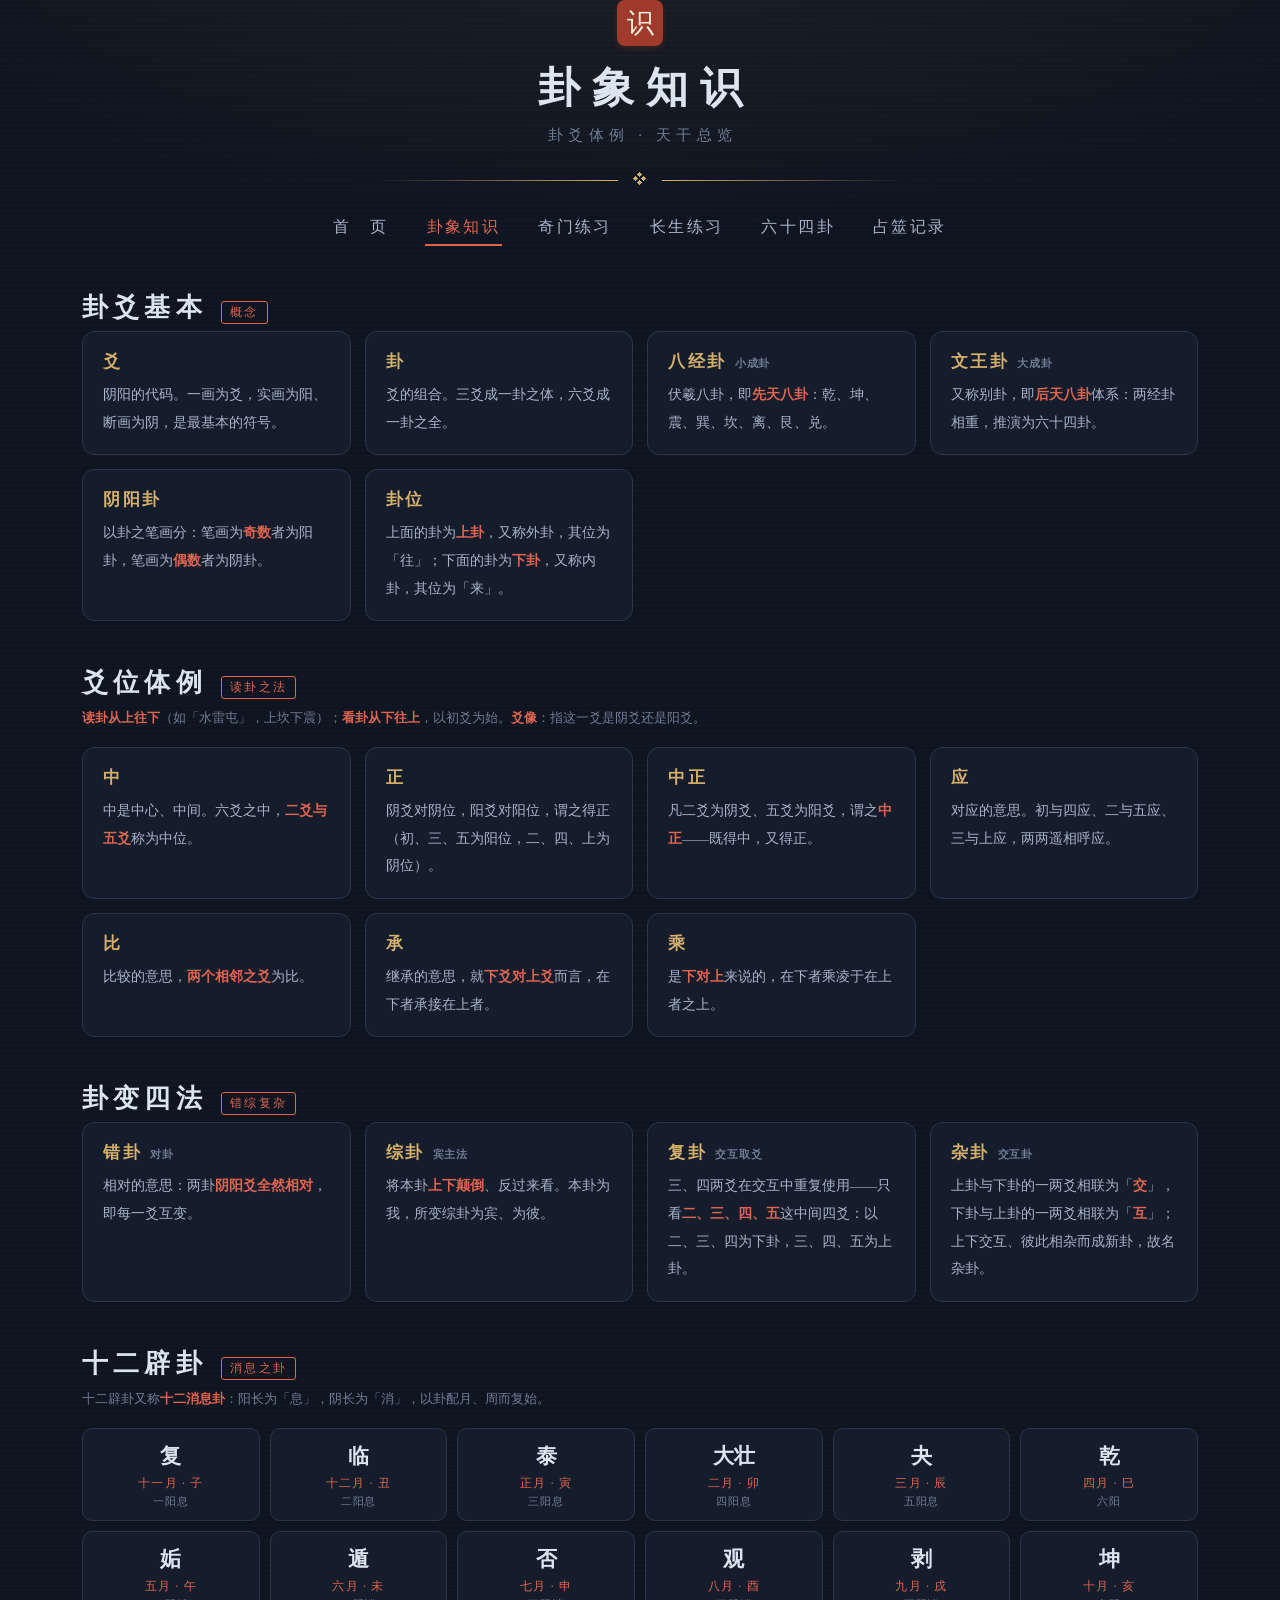
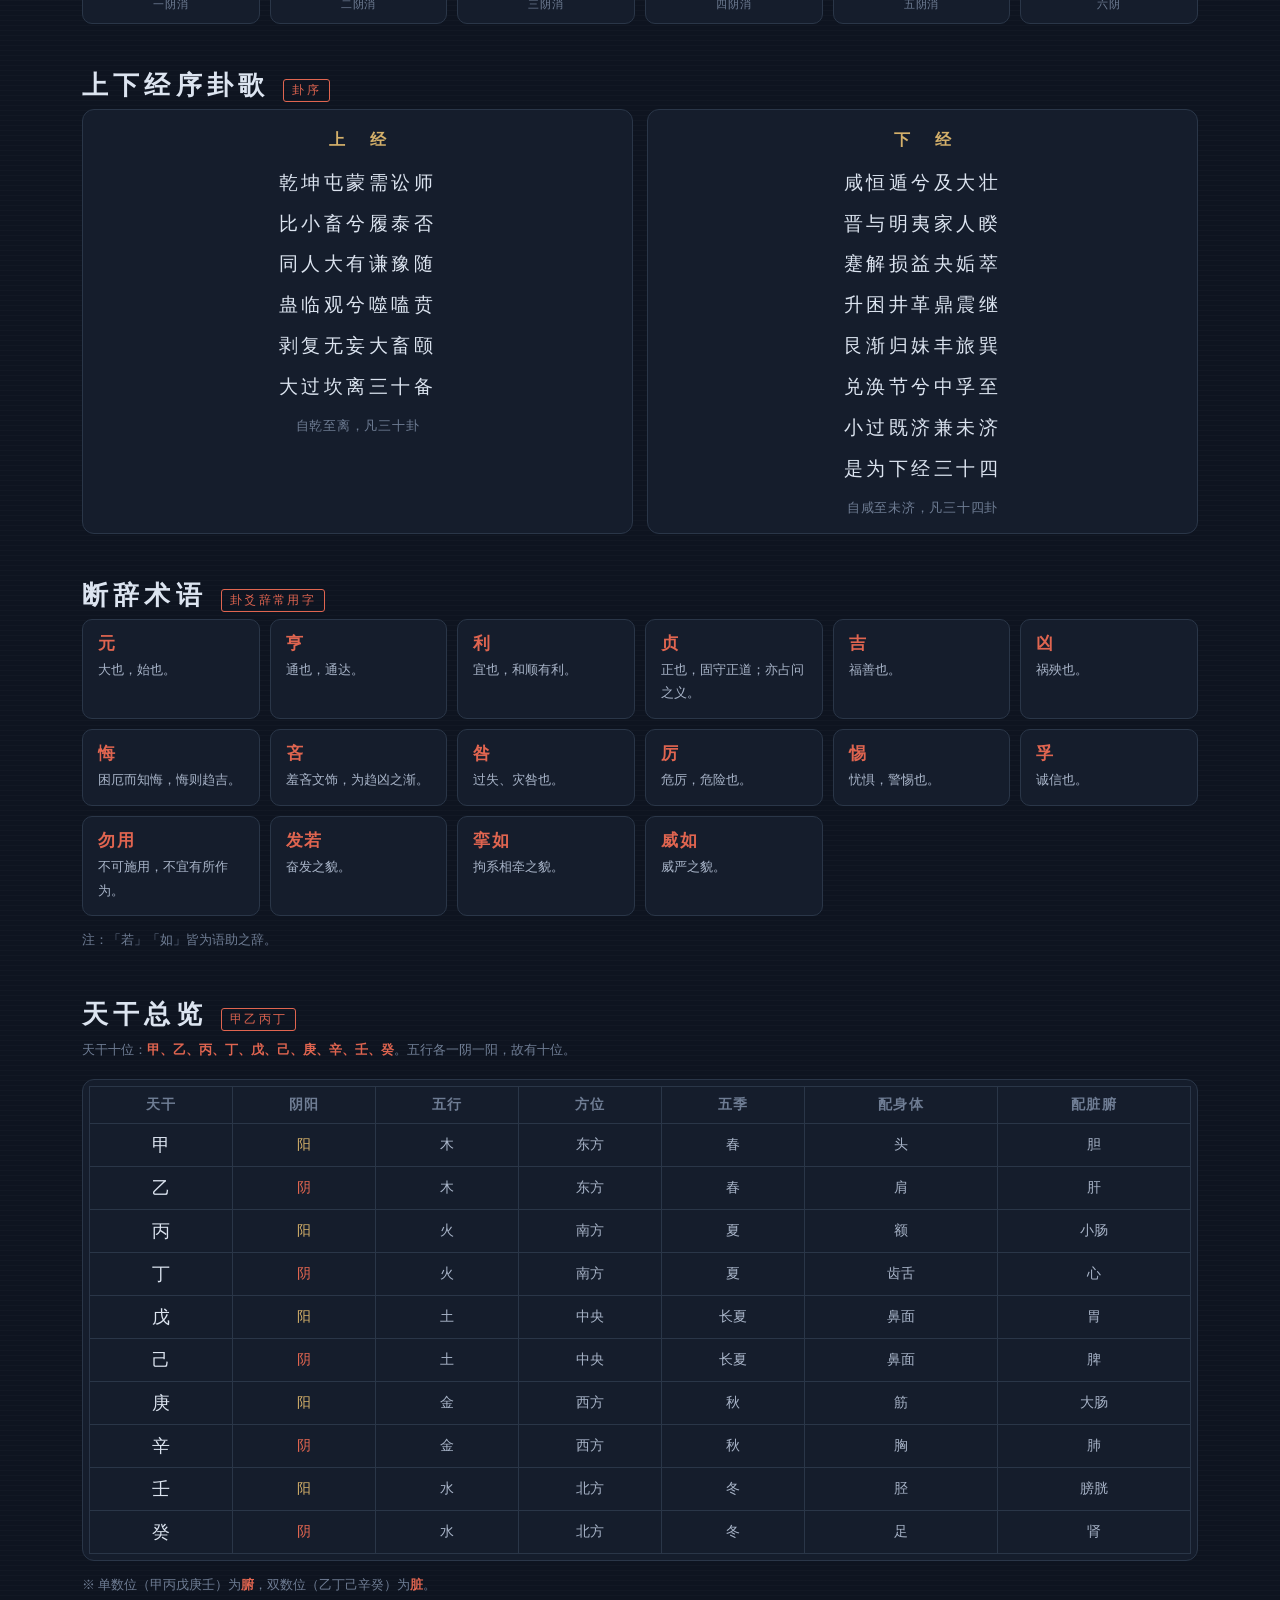
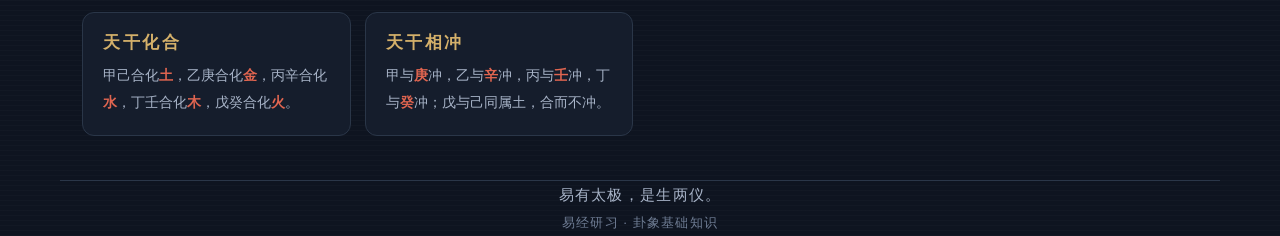
==== static/basics.html @ 7f8d3927 "卦爻基本。" ====
<!DOCTYPE html>
<html lang="zh-CN">
<head>
<meta charset="UTF-8" />
<meta name="viewport" content="width=device-width, initial-scale=1.0" />
<title>卦象知识 · 卦爻体例与天干总览</title>
<link rel="stylesheet" href="style.css" />
<style>
/* ===== 基础知识页专属样式 ===== */
.def-grid{display:grid;grid-template-columns:repeat(auto-fill,minmax(250px,1fr));gap:14px}
.def-card{background:var(--card);border:1px solid var(--line);border-radius:12px;padding:18px 20px}
.def-card h4{font-family:var(--kai);font-size:17px;color:var(--gold);letter-spacing:.15em;margin-bottom:8px}
.def-card h4 i{font-style:normal;font-size:11px;color:var(--muted);letter-spacing:.08em;margin-left:8px}
.def-card p{font-size:13.5px;color:var(--ink-soft);line-height:2.05}
.def-card p b{color:var(--cinnabar);font-weight:600}

.body-note{font-size:13px;color:var(--muted);line-height:1.9;margin:2px 0 16px;text-align:justify}
.body-note b{color:var(--cinnabar)}

/* 十二辟卦 */
.bi-grid{display:grid;grid-template-columns:repeat(6,1fr);gap:10px}
@media(max-width:760px){.bi-grid{grid-template-columns:repeat(4,1fr)}}
@media(max-width:520px){.bi-grid{grid-template-columns:repeat(3,1fr)}}
.bi-cell{background:var(--card);border:1px solid var(--line);border-radius:10px;padding:13px 6px 11px;text-align:center}
.bi-cell b{display:block;font-family:var(--kai);font-size:21px;color:var(--ink)}
.bi-cell .m{display:block;font-size:12px;color:var(--cinnabar);margin-top:5px;letter-spacing:.1em}
.bi-cell .y{display:block;font-size:11px;color:var(--muted);margin-top:2px;letter-spacing:.08em}

/* 序卦歌 */
.song-grid{display:grid;grid-template-columns:1fr 1fr;gap:14px}
@media(max-width:760px){.song-grid{grid-template-columns:1fr}}
.song-box{background:var(--card);border:1px solid var(--line);border-radius:12px;padding:20px 24px 16px;text-align:center}
.song-box h4{font-family:var(--kai);font-size:16px;color:var(--gold);letter-spacing:.3em;text-indent:.3em;margin-bottom:12px}
.song{font-family:var(--kai);font-size:19px;line-height:2.15;letter-spacing:.18em;color:var(--ink)}
.song-note{margin-top:10px;font-size:12.5px;color:var(--muted);letter-spacing:.06em}

/* 断辞术语 */
.term-grid{display:grid;grid-template-columns:repeat(auto-fill,minmax(160px,1fr));gap:10px}
.term{background:var(--card);border:1px solid var(--line);border-radius:10px;padding:12px 15px}
.term b{display:block;font-family:var(--kai);font-size:17px;color:var(--cinnabar);margin-bottom:4px;letter-spacing:.1em}
.term span{font-size:12.5px;color:var(--ink-soft);line-height:1.9}

/* 天干表 */
.table-wrap{overflow-x:auto;background:var(--card);border:1px solid var(--line);border-radius:12px;padding:6px}
.gan-table{border-collapse:collapse;width:100%;min-width:580px}
.gan-table th,.gan-table td{border:1px solid var(--line);padding:9px 6px;font-size:13.5px;text-align:center;color:var(--ink-soft)}
.gan-table th{color:var(--muted);font-weight:600;letter-spacing:.08em}
.gan-table td:first-child{font-family:var(--kai);font-size:18px;color:var(--ink)}
.gan-table td.g-y{color:var(--gold)}
.gan-table td.g-i{color:var(--cinnabar)}
.table-note{margin-top:12px;font-size:12.5px;color:var(--muted);line-height:2}
.table-note b{color:var(--cinnabar)}
</style>
</head>
<body>

<header class="wrap">
  <div class="seal">识</div>
  <h1>卦象知识</h1>
  <div class="sub">卦爻体例 · 天干总览</div>
  <div class="divider">❖</div>
  <nav>
    <a href="index.html">首　页</a>
    <a class="active" href="basics.html">卦象知识</a>
    <a href="qimen.html">奇门练习</a>
    <a href="changsheng.html">长生练习</a>
    <a href="gua64.html">六十四卦</a>
    <a href="#">占筮记录</a>
  </nav>
</header>

<main class="wrap">

  <section>
    <div class="sec-title"><h2>卦爻基本</h2><span class="tag">概念</span></div>
    <div class="def-grid">
      <div class="def-card"><h4>爻</h4><p>阴阳的代码。一画为爻，实画为阳、断画为阴，是最基本的符号。</p></div>
      <div class="def-card"><h4>卦</h4><p>爻的组合。三爻成一卦之体，六爻成一卦之全。</p></div>
      <div class="def-card"><h4>八经卦<i>小成卦</i></h4><p>伏羲八卦，即<b>先天八卦</b>：乾、坤、震、巽、坎、离、艮、兑。</p></div>
      <div class="def-card"><h4>文王卦<i>大成卦</i></h4><p>又称别卦，即<b>后天八卦</b>体系：两经卦相重，推演为六十四卦。</p></div>
      <div class="def-card"><h4>阴阳卦</h4><p>以卦之笔画分：笔画为<b>奇数</b>者为阳卦，笔画为<b>偶数</b>者为阴卦。</p></div>
      <div class="def-card"><h4>卦位</h4><p>上面的卦为<b>上卦</b>，又称外卦，其位为「往」；下面的卦为<b>下卦</b>，又称内卦，其位为「来」。</p></div>
    </div>
  </section>

  <section>
    <div class="sec-title"><h2>爻位体例</h2><span class="tag">读卦之法</span></div>
    <p class="body-note"><b>读卦从上往下</b>（如「水雷屯」，上坎下震）；<b>看卦从下往上</b>，以初爻为始。<b>爻像</b>：指这一爻是阴爻还是阳爻。</p>
    <div class="def-grid">
      <div class="def-card"><h4>中</h4><p>中是中心、中间。六爻之中，<b>二爻与五爻</b>称为中位。</p></div>
      <div class="def-card"><h4>正</h4><p>阴爻对阴位，阳爻对阳位，谓之得正（初、三、五为阳位，二、四、上为阴位）。</p></div>
      <div class="def-card"><h4>中正</h4><p>凡二爻为阴爻、五爻为阳爻，谓之<b>中正</b>——既得中，又得正。</p></div>
      <div class="def-card"><h4>应</h4><p>对应的意思。初与四应、二与五应、三与上应，两两遥相呼应。</p></div>
      <div class="def-card"><h4>比</h4><p>比较的意思，<b>两个相邻之爻</b>为比。</p></div>
      <div class="def-card"><h4>承</h4><p>继承的意思，就<b>下爻对上爻</b>而言，在下者承接在上者。</p></div>
      <div class="def-card"><h4>乘</h4><p>是<b>下对上</b>来说的，在下者乘凌于在上者之上。</p></div>
    </div>
  </section>

  <section>
    <div class="sec-title"><h2>卦变四法</h2><span class="tag">错综复杂</span></div>
    <div class="def-grid">
      <div class="def-card"><h4>错卦<i>对卦</i></h4><p>相对的意思：两卦<b>阴阳爻全然相对</b>，即每一爻互变。</p></div>
      <div class="def-card"><h4>综卦<i>宾主法</i></h4><p>将本卦<b>上下颠倒</b>、反过来看。本卦为我，所变综卦为宾、为彼。</p></div>
      <div class="def-card"><h4>复卦<i>交互取爻</i></h4><p>三、四两爻在交互中重复使用——只看<b>二、三、四、五</b>这中间四爻：以二、三、四为下卦，三、四、五为上卦。</p></div>
      <div class="def-card"><h4>杂卦<i>交互卦</i></h4><p>上卦与下卦的一两爻相联为「<b>交</b>」，下卦与上卦的一两爻相联为「<b>互</b>」；上下交互、彼此相杂而成新卦，故名杂卦。</p></div>
    </div>
  </section>

  <section>
    <div class="sec-title"><h2>十二辟卦</h2><span class="tag">消息之卦</span></div>
    <p class="body-note">十二辟卦又称<b>十二消息卦</b>：阳长为「息」，阴长为「消」，以卦配月、周而复始。</p>
    <div class="bi-grid">
      <div class="bi-cell"><b>复</b><span class="m">十一月 · 子</span><span class="y">一阳息</span></div>
      <div class="bi-cell"><b>临</b><span class="m">十二月 · 丑</span><span class="y">二阳息</span></div>
      <div class="bi-cell"><b>泰</b><span class="m">正月 · 寅</span><span class="y">三阳息</span></div>
      <div class="bi-cell"><b>大壮</b><span class="m">二月 · 卯</span><span class="y">四阳息</span></div>
      <div class="bi-cell"><b>夬</b><span class="m">三月 · 辰</span><span class="y">五阳息</span></div>
      <div class="bi-cell"><b>乾</b><span class="m">四月 · 巳</span><span class="y">六阳</span></div>
      <div class="bi-cell"><b>姤</b><span class="m">五月 · 午</span><span class="y">一阴消</span></div>
      <div class="bi-cell"><b>遁</b><span class="m">六月 · 未</span><span class="y">二阴消</span></div>
      <div class="bi-cell"><b>否</b><span class="m">七月 · 申</span><span class="y">三阴消</span></div>
      <div class="bi-cell"><b>观</b><span class="m">八月 · 酉</span><span class="y">四阴消</span></div>
      <div class="bi-cell"><b>剥</b><span class="m">九月 · 戌</span><span class="y">五阴消</span></div>
      <div class="bi-cell"><b>坤</b><span class="m">十月 · 亥</span><span class="y">六阴</span></div>
    </div>
  </section>

  <section>
    <div class="sec-title"><h2>上下经序卦歌</h2><span class="tag">卦序</span></div>
    <div class="song-grid">
      <div class="song-box">
        <h4>上　经</h4>
        <div class="song">乾坤屯蒙需讼师<br>比小畜兮履泰否<br>同人大有谦豫随<br>蛊临观兮噬嗑贲<br>剥复无妄大畜颐<br>大过坎离三十备</div>
        <div class="song-note">自乾至离，凡三十卦</div>
      </div>
      <div class="song-box">
        <h4>下　经</h4>
        <div class="song">咸恒遁兮及大壮<br>晋与明夷家人睽<br>蹇解损益夬姤萃<br>升困井革鼎震继<br>艮渐归妹丰旅巽<br>兑涣节兮中孚至<br>小过既济兼未济<br>是为下经三十四</div>
        <div class="song-note">自咸至未济，凡三十四卦</div>
      </div>
    </div>
  </section>

  <section>
    <div class="sec-title"><h2>断辞术语</h2><span class="tag">卦爻辞常用字</span></div>
    <div class="term-grid">
      <div class="term"><b>元</b><span>大也，始也。</span></div>
      <div class="term"><b>亨</b><span>通也，通达。</span></div>
      <div class="term"><b>利</b><span>宜也，和顺有利。</span></div>
      <div class="term"><b>贞</b><span>正也，固守正道；亦占问之义。</span></div>
      <div class="term"><b>吉</b><span>福善也。</span></div>
      <div class="term"><b>凶</b><span>祸殃也。</span></div>
      <div class="term"><b>悔</b><span>困厄而知悔，悔则趋吉。</span></div>
      <div class="term"><b>吝</b><span>羞吝文饰，为趋凶之渐。</span></div>
      <div class="term"><b>咎</b><span>过失、灾咎也。</span></div>
      <div class="term"><b>厉</b><span>危厉，危险也。</span></div>
      <div class="term"><b>惕</b><span>忧惧，警惕也。</span></div>
      <div class="term"><b>孚</b><span>诚信也。</span></div>
      <div class="term"><b>勿用</b><span>不可施用，不宜有所作为。</span></div>
      <div class="term"><b>发若</b><span>奋发之貌。</span></div>
      <div class="term"><b>挛如</b><span>拘系相牵之貌。</span></div>
      <div class="term"><b>威如</b><span>威严之貌。</span></div>
    </div>
    <p class="body-note" style="margin-top:12px">注：「若」「如」皆为语助之辞。</p>
  </section>

  <section>
    <div class="sec-title"><h2>天干总览</h2><span class="tag">甲乙丙丁</span></div>
    <p class="body-note">天干十位：<b>甲、乙、丙、丁、戊、己、庚、辛、壬、癸</b>。五行各一阴一阳，故有十位。</p>
    <div class="table-wrap">
      <table class="gan-table">
        <tr><th>天干</th><th>阴阳</th><th>五行</th><th>方位</th><th>五季</th><th>配身体</th><th>配脏腑</th></tr>
        <tr><td>甲</td><td class="g-y">阳</td><td>木</td><td>东方</td><td>春</td><td>头</td><td>胆</td></tr>
        <tr><td>乙</td><td class="g-i">阴</td><td>木</td><td>东方</td><td>春</td><td>肩</td><td>肝</td></tr>
        <tr><td>丙</td><td class="g-y">阳</td><td>火</td><td>南方</td><td>夏</td><td>额</td><td>小肠</td></tr>
        <tr><td>丁</td><td class="g-i">阴</td><td>火</td><td>南方</td><td>夏</td><td>齿舌</td><td>心</td></tr>
        <tr><td>戊</td><td class="g-y">阳</td><td>土</td><td>中央</td><td>长夏</td><td>鼻面</td><td>胃</td></tr>
        <tr><td>己</td><td class="g-i">阴</td><td>土</td><td>中央</td><td>长夏</td><td>鼻面</td><td>脾</td></tr>
        <tr><td>庚</td><td class="g-y">阳</td><td>金</td><td>西方</td><td>秋</td><td>筋</td><td>大肠</td></tr>
        <tr><td>辛</td><td class="g-i">阴</td><td>金</td><td>西方</td><td>秋</td><td>胸</td><td>肺</td></tr>
        <tr><td>壬</td><td class="g-y">阳</td><td>水</td><td>北方</td><td>冬</td><td>胫</td><td>膀胱</td></tr>
        <tr><td>癸</td><td class="g-i">阴</td><td>水</td><td>北方</td><td>冬</td><td>足</td><td>肾</td></tr>
      </table>
    </div>
    <p class="table-note">※ 单数位（甲丙戊庚壬）为<b>腑</b>，双数位（乙丁己辛癸）为<b>脏</b>。</p>
    <div class="def-grid" style="margin-top:14px">
      <div class="def-card"><h4>天干化合</h4><p>甲己合化<b>土</b>，乙庚合化<b>金</b>，丙辛合化<b>水</b>，丁壬合化<b>木</b>，戊癸合化<b>火</b>。</p></div>
      <div class="def-card"><h4>天干相冲</h4><p>甲与<b>庚</b>冲，乙与<b>辛</b>冲，丙与<b>壬</b>冲，丁与<b>癸</b>冲；戊与己同属土，合而不冲。</p></div>
    </div>
  </section>

</main>

<footer class="wrap">
  <div class="m">易有太极，是生两仪。</div>
  <div>易经研习 · 卦象基础知识</div>
</footer>

</body>
</html>
---- static/style.css ----
/* ===== 共享主题：玄青墨蓝（暗色） ===== */
:root{
  --paper:#0e1420;
  --card:#151d2c;
  --ink:#dce4f0;
  --ink-soft:#a8b4c8;
  --muted:#6f7d94;
  --cinnabar:#e06550;
  --cinnabar-deep:#a03a2a;
  --gold:#d4b06a;
  --line:#2a3648;
  --kai:"KaiTi","STKaiti","楷体","Noto Serif SC",serif;
}
*{margin:0;padding:0;box-sizing:border-box}
body{
  font-family:"Noto Serif SC","Source Han Serif SC","SimSun","STSong",serif;
  color:var(--ink);
  background:
    radial-gradient(1200px 500px at 50% -100px, rgba(212,176,106,.07), transparent 70%),
    repeating-linear-gradient(0deg, rgba(220,228,240,.018) 0 1px, transparent 1px 5px),
    var(--paper);
  min-height:100vh;
}
.wrap{max-width:1160px;margin:0 auto;padding:0 22px}

/* ===== 头部 ===== */
header{text-align:center;padding:52px 20px 10px}
.seal{
  display:inline-flex;align-items:center;justify-content:center;
  width:46px;height:46px;background:var(--cinnabar-deep);color:#f7f1e4;
  font-family:var(--kai);font-size:27px;border-radius:8px;
  box-shadow:0 2px 6px rgba(138,46,33,.35);margin-bottom:14px;
}
h1{font-family:var(--kai);font-size:42px;font-weight:700;letter-spacing:.28em;text-indent:.28em}
.sub{margin-top:10px;color:var(--muted);font-size:15px;letter-spacing:.35em;text-indent:.35em}
.divider{display:flex;align-items:center;gap:14px;justify-content:center;margin:26px auto 0;max-width:520px;color:var(--gold)}
.divider::before,.divider::after{content:"";flex:1;height:1px}
.divider::before{background:linear-gradient(90deg,transparent,var(--gold))}
.divider::after{background:linear-gradient(90deg,var(--gold),transparent)}
nav{margin-top:22px;display:flex;justify-content:center;gap:34px;flex-wrap:wrap}
nav a{color:var(--ink-soft);text-decoration:none;font-size:16px;letter-spacing:.15em;padding:6px 2px;border-bottom:2px solid transparent;transition:.2s}
nav a:hover,nav a.active{color:var(--cinnabar);border-bottom-color:var(--cinnabar)}

/* ===== 区块与卡片 ===== */
section{margin:44px 0}
.sec-title{display:flex;align-items:baseline;gap:14px;margin-bottom:6px}
.sec-title h2{font-family:var(--kai);font-size:26px;letter-spacing:.2em}
.sec-title .tag{font-size:12px;color:var(--cinnabar);border:1px solid var(--cinnabar);padding:2px 8px;border-radius:3px;letter-spacing:.2em}
.sec-desc{color:var(--muted);font-size:14px;margin-bottom:22px;line-height:1.9}
.card{background:var(--card);border:1px solid var(--line);border-radius:14px;padding:26px 26px 20px;box-shadow:0 3px 14px rgba(0,0,0,.35)}
.card-head{display:flex;align-items:baseline;justify-content:center;gap:12px;margin-bottom:4px}
.card-head h3{font-family:var(--kai);font-size:23px;letter-spacing:.12em}
.card-head .who{color:var(--muted);font-size:13px;letter-spacing:.15em}
.card .hint{margin-top:12px;padding-top:10px;border-top:1px dashed var(--line);font-size:13.5px;color:var(--muted);text-align:center;min-height:1.8em}
.card .hint b{color:var(--cinnabar)}

footer{margin-top:56px;padding:26px 20px 40px;text-align:center;color:var(--muted);font-size:13px;border-top:1px solid var(--line);letter-spacing:.1em;line-height:2}
footer .m{font-family:var(--kai);color:var(--ink-soft);font-size:14.5px}

/* ===== 练习页通用 ===== */
.quiz-card{max-width:780px;margin:0 auto;text-align:center;padding:32px 30px 26px}
.quiz-stats{color:var(--muted);font-size:13.5px;letter-spacing:.08em}
.quiz-stats b{color:var(--cinnabar);font-weight:600}
.quiz-opts{display:grid;grid-template-columns:1fr 1fr;gap:12px;margin:22px 0 4px}
@media (max-width:640px){.quiz-opts{grid-template-columns:1fr}}
.opt{display:flex;align-items:center;gap:10px;padding:13px 16px;font-size:16.5px;font-family:inherit;color:var(--ink);background:var(--card);border:1.5px solid var(--line);border-radius:10px;cursor:pointer;transition:.15s;text-align:left}
.opt:hover:not(:disabled){border-color:var(--gold);transform:translateY(-1px);box-shadow:0 4px 12px rgba(0,0,0,.3)}
.opt:disabled{cursor:default;opacity:.75}
.opt .kbd{flex:0 0 22px;height:22px;display:flex;align-items:center;justify-content:center;font-size:12px;color:var(--muted);border:1px solid var(--line);border-radius:5px;background:var(--paper)}
.opt.correct{border-color:#5f9a6e;background:rgba(95,154,110,.12);opacity:1}
.opt.correct .kbd{color:#8cc79b;border-color:#5f9a6e}
.opt.wrong{border-color:var(--cinnabar);background:rgba(224,101,80,.12);opacity:1}
.opt.wrong .kbd{color:var(--cinnabar);border-color:var(--cinnabar)}
.quiz-fb{margin-top:16px;min-height:1.6em;font-size:14.5px;line-height:2}
.quiz-fb .verdict{font-family:var(--kai);font-size:19px;margin-right:10px;letter-spacing:.15em}
.quiz-fb.ok .verdict{color:#8cc79b}
.quiz-fb.no .verdict{color:var(--cinnabar)}
.quiz-fb b{color:var(--cinnabar)}
.quiz-fb .fd{display:block;color:var(--ink-soft)}
.quiz-fb .det{display:block;color:var(--muted);font-size:13px;line-height:1.95;margin-top:4px;text-align:justify}
.quiz-actions{margin-top:14px}
.btn-primary{font-family:inherit;font-size:15px;letter-spacing:.2em;padding:9px 30px;color:#f7f1e4;background:var(--cinnabar-deep);border:none;border-radius:8px;cursor:pointer;transition:.15s}
.btn-primary:hover{background:var(--cinnabar)}
.quiz-tip{margin-top:14px;font-size:12px;color:var(--muted);letter-spacing:.08em}
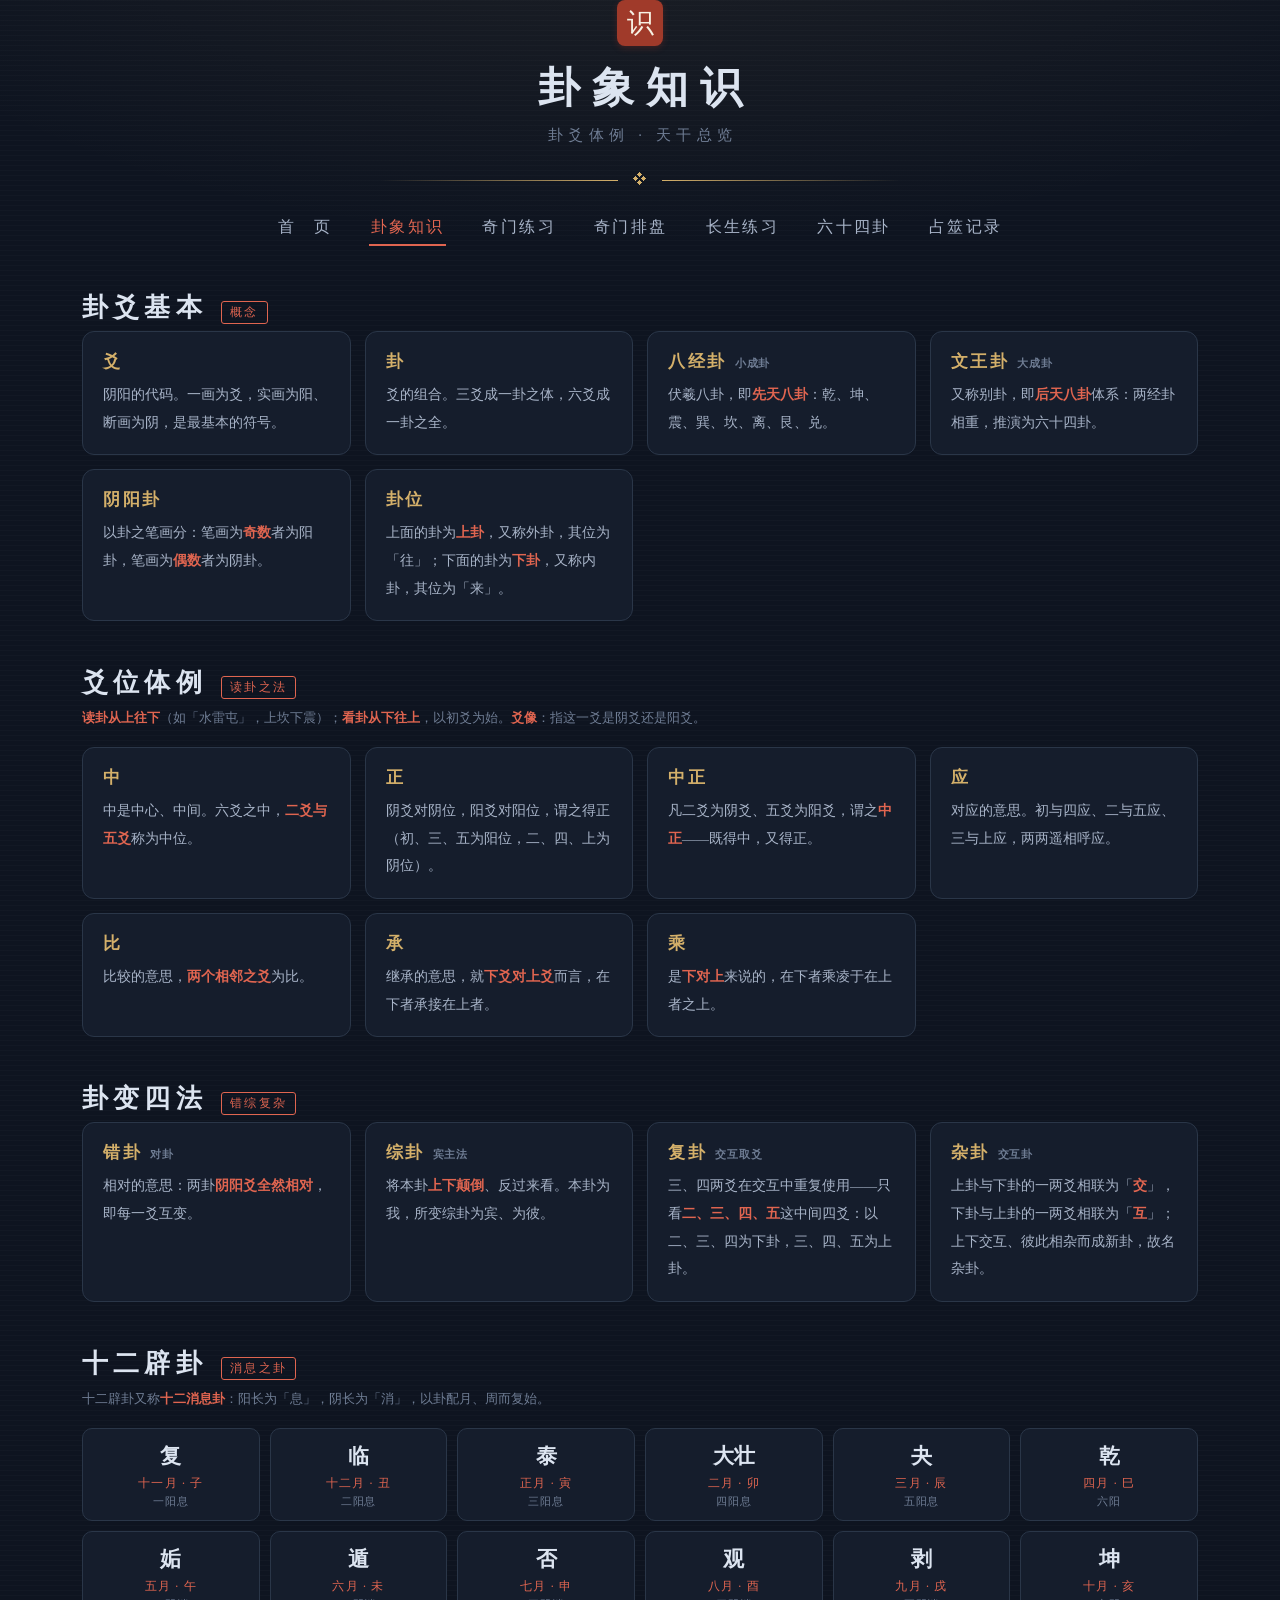
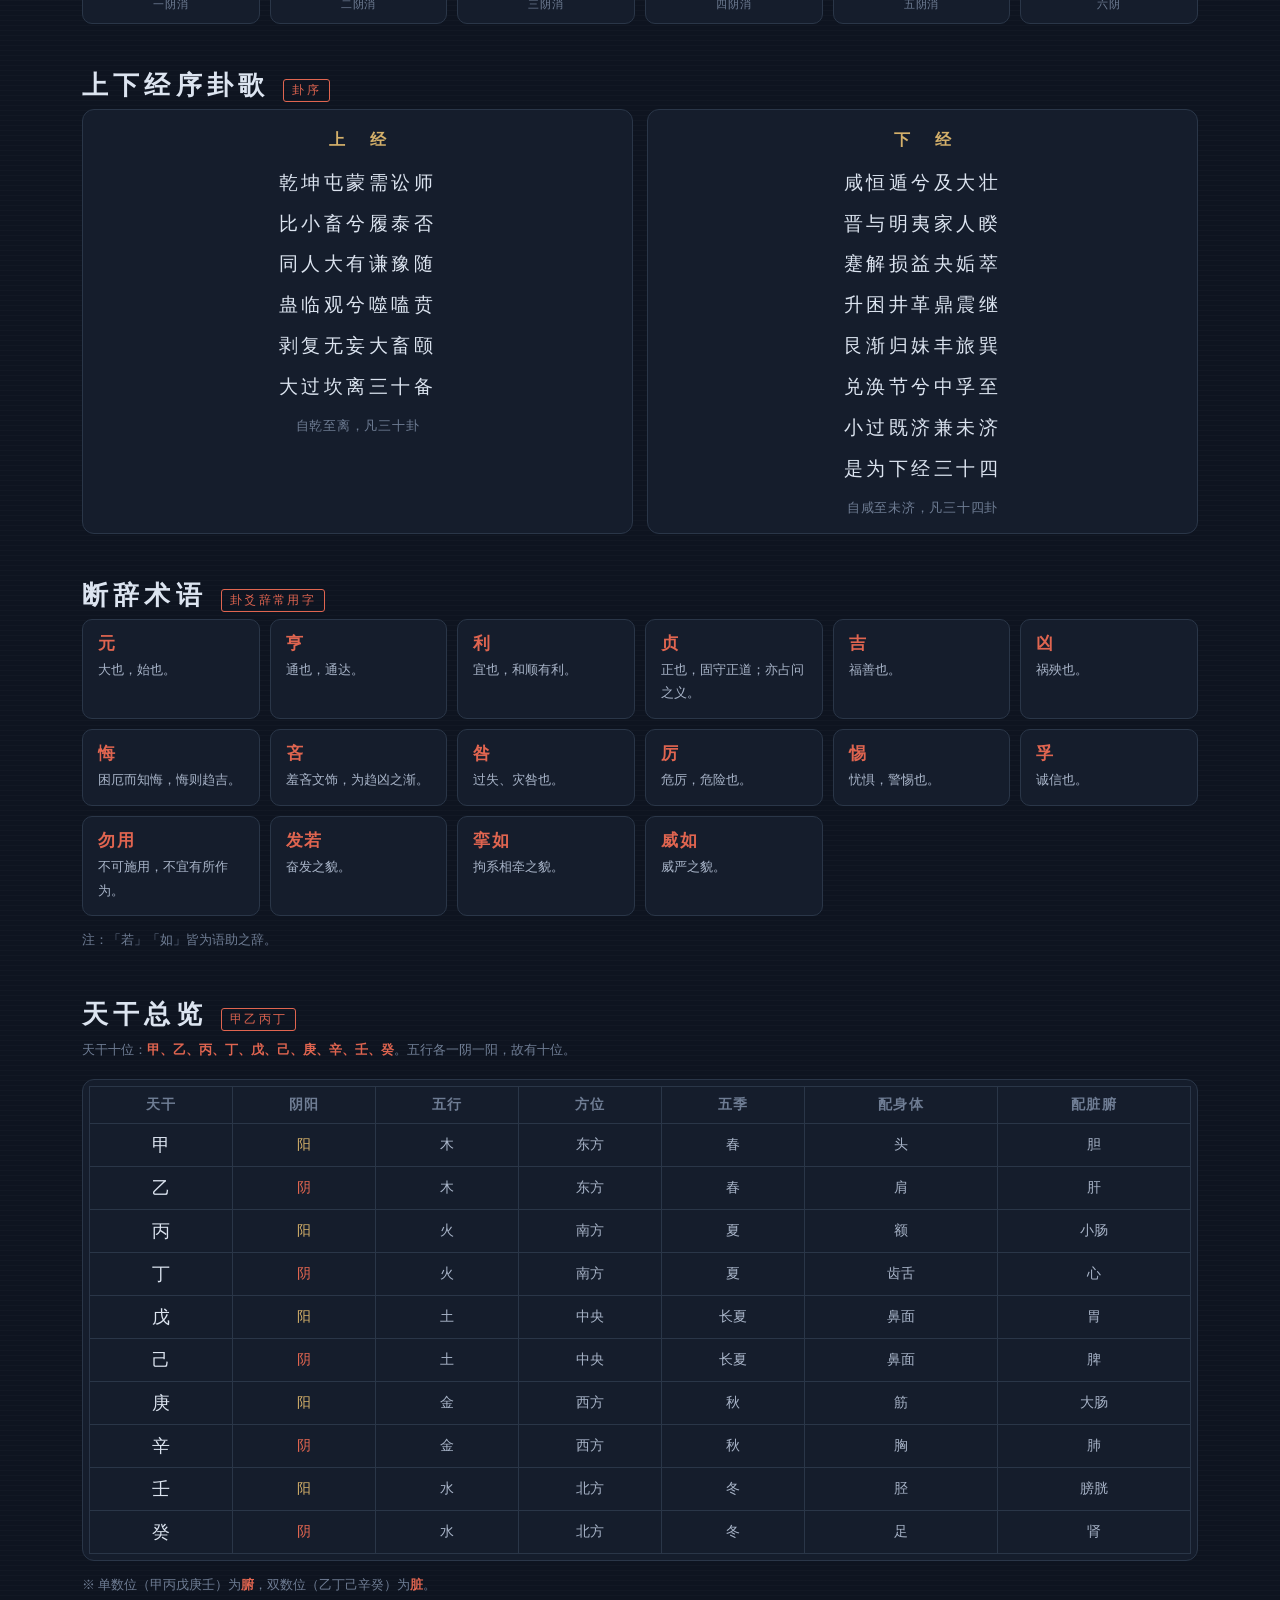
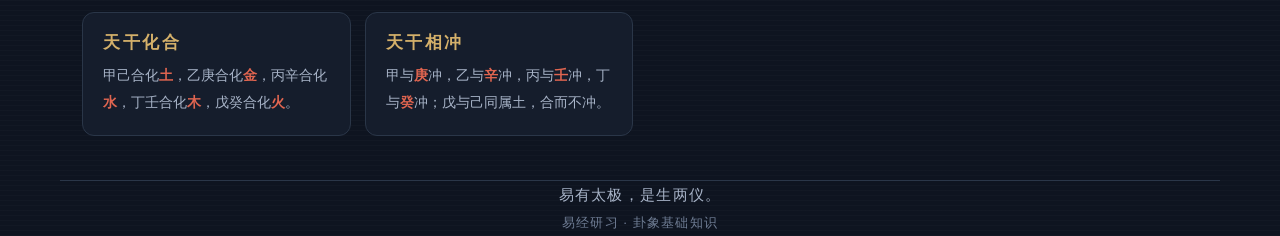
==== commit 263af6ae: "奇门排盘。" ====
--- a/static/basics.html
+++ b/static/basics.html
@@ -63,6 +63,7 @@
     <a href="index.html">首　页</a>
     <a class="active" href="basics.html">卦象知识</a>
     <a href="qimen.html">奇门练习</a>
+    <a href="pan.html">奇门排盘</a>
     <a href="changsheng.html">长生练习</a>
     <a href="gua64.html">六十四卦</a>
     <a href="#">占筮记录</a>
